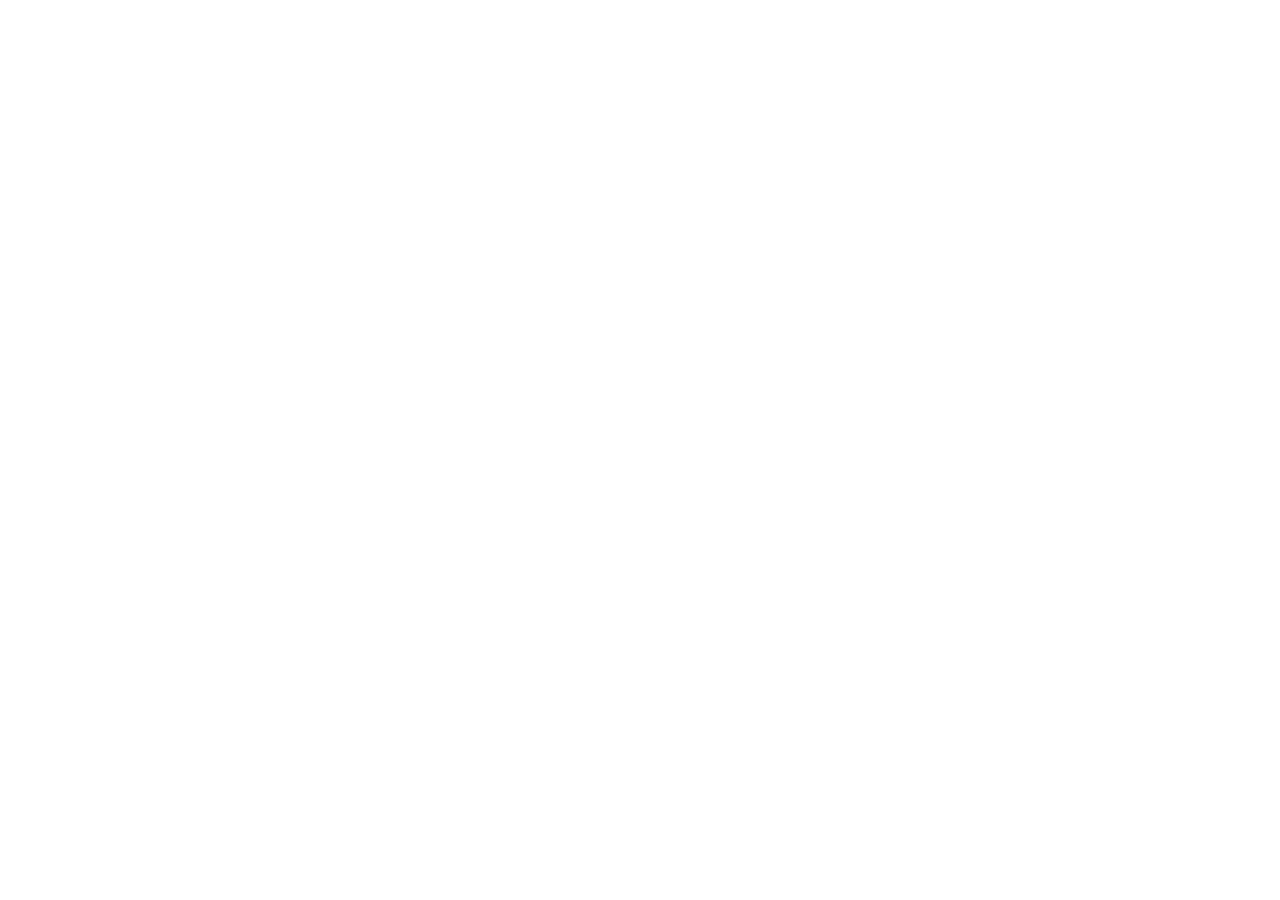
==== apps/index.html @ 267c798b "Add files via upload" ====
<!DOCTYPE html>
<html lang="PT-BR">
<head>
    <meta charset="UTF-8">
    <meta name="viewport" content="width=device-width, initial-scale=1.0">
    <title>ECO-SORT</title>
</head>
<body>
    
</body>
</html>
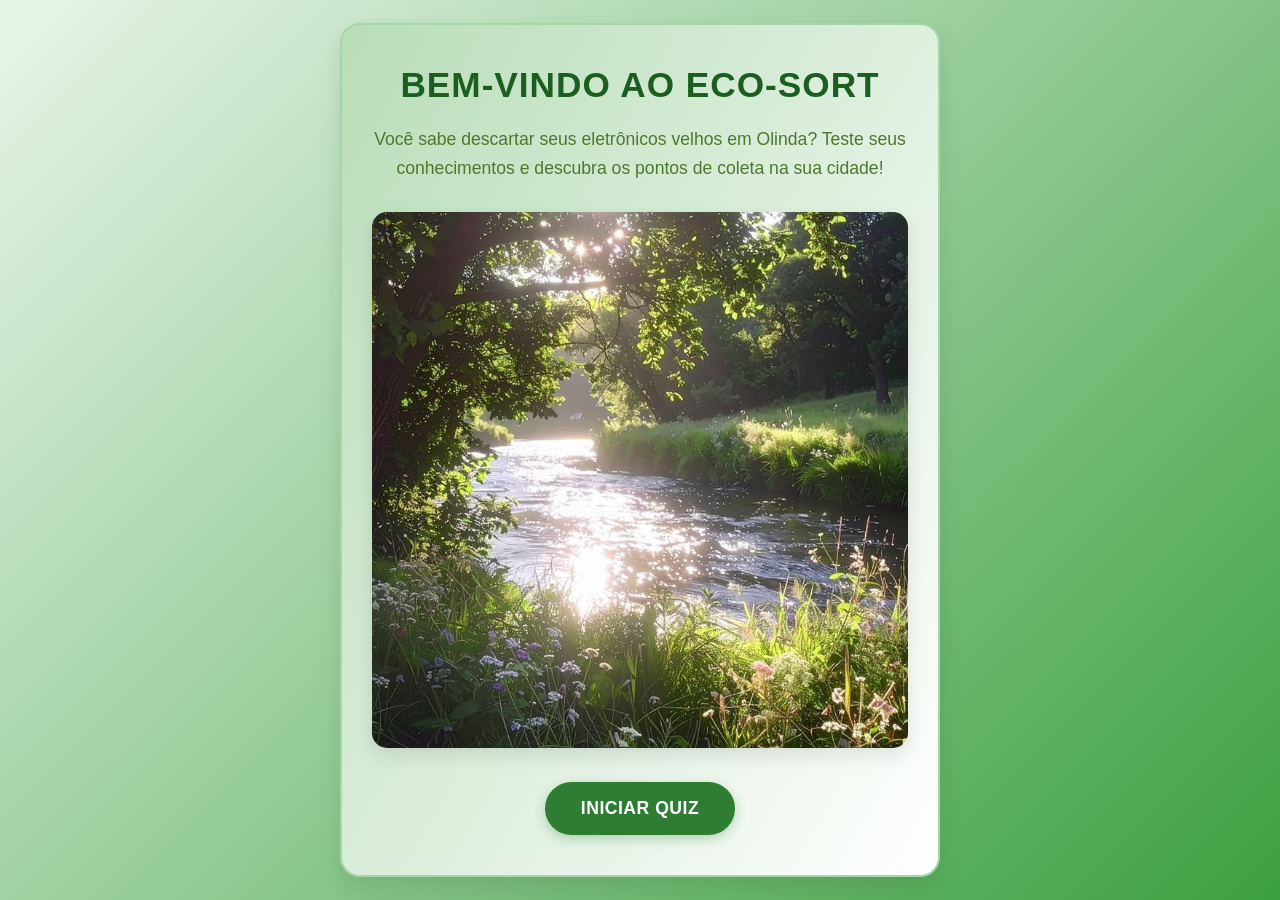
==== commit 31be63bf: "add: homepage e estrutura inicial do questoes" ====
--- a/apps/index.html
+++ b/apps/index.html
@@ -4,8 +4,15 @@
     <meta charset="UTF-8">
     <meta name="viewport" content="width=device-width, initial-scale=1.0">
     <title>ECO-SORT</title>
+    <link rel="stylesheet" href="style.css">
 </head>
 <body>
-    
+    <div class="container">
+        <h1>Bem-vindo ao ECO-SORT</h1>
+        <p>Você sabe descartar seus eletrônicos velhos em Olinda? Teste seus conhecimentos e descubra os pontos de coleta na sua cidade!</p>
+        <img class="images" src="images/natureza.jpg" alt="naturezazada">
+        <button> INICIAR QUIZ </button>
+    </div>
+<script src="script.js"></script>
 </body>
 </html>
--- a/apps/style.css
+++ b/apps/style.css
@@ -0,0 +1,93 @@
+* {
+    margin: 0;
+    padding: 0;
+    box-sizing: border-box;
+    font-family: 'Segoe UI', Tahoma, Geneva, Verdana, sans-serif;
+}
+
+body {
+    background: linear-gradient(135deg, #e8f5e9 0%, #3ca040 100%);
+    color: #2e7d32;
+    min-height: 100vh;
+    display: flex; /*Flexboxxingg*/
+    justify-content: center;
+    align-items: center;
+    padding: 20px;
+}
+
+.container {
+    background: linear-gradient(120deg, #b8ddb8 0%, #ffffff 100%);
+    max-width: 600px;
+    width: 100%;
+    padding: 40px 30px;
+    border-radius: 20px;
+    box-shadow: 0 10px 25px rgba(0, 0, 0, 0.1);
+    text-align: center;
+    border: 2px solid #a5d6a7;
+}
+
+h1 {
+    font-size: 2.2rem;
+    color: #1b5e20;
+    margin-bottom: 20px;
+    letter-spacing: 1px;
+    text-transform: uppercase;
+}
+
+p {
+    font-size: 1.1rem;
+    color: #4f772d;
+    line-height: 1.6;
+    margin-bottom: 30px;
+}
+
+.images {
+    max-width: 100%;
+    height: fill;
+    border-radius: 15px;
+    margin-bottom: 30px;
+    box-shadow: 0 8px 20px rgba(0, 0, 0, 0.1);
+}
+
+button {
+    background-color: #2e7d32;
+    color: #ffffff;
+    border: none;
+    padding: 16px 36px;
+    font-size: 1.1rem;
+    font-weight: bold;
+    border-radius: 50px;
+    cursor: pointer;
+    transition: all 0.3s ease;
+    box-shadow: 0 4px 12px rgba(46, 125, 50, 0.3);
+    letter-spacing: 0.5px;
+}
+
+button:hover {
+    background-color: #1b5e20;
+    transform: translateY(-2px);
+    box-shadow: 0 6px 16px rgba(46, 125, 50, 0.4);
+}
+
+button:active {
+    transform: translateY(0);
+}
+
+@media (max-width: 480px) {
+    .container {
+        padding: 30px 20px;
+    }
+
+    h1 {
+        font-size: 1.8rem;
+    }
+
+    p {
+        font-size: 1rem;
+    }
+
+    button {
+        width: 100%;
+        padding: 14px 20px;
+    }
+}
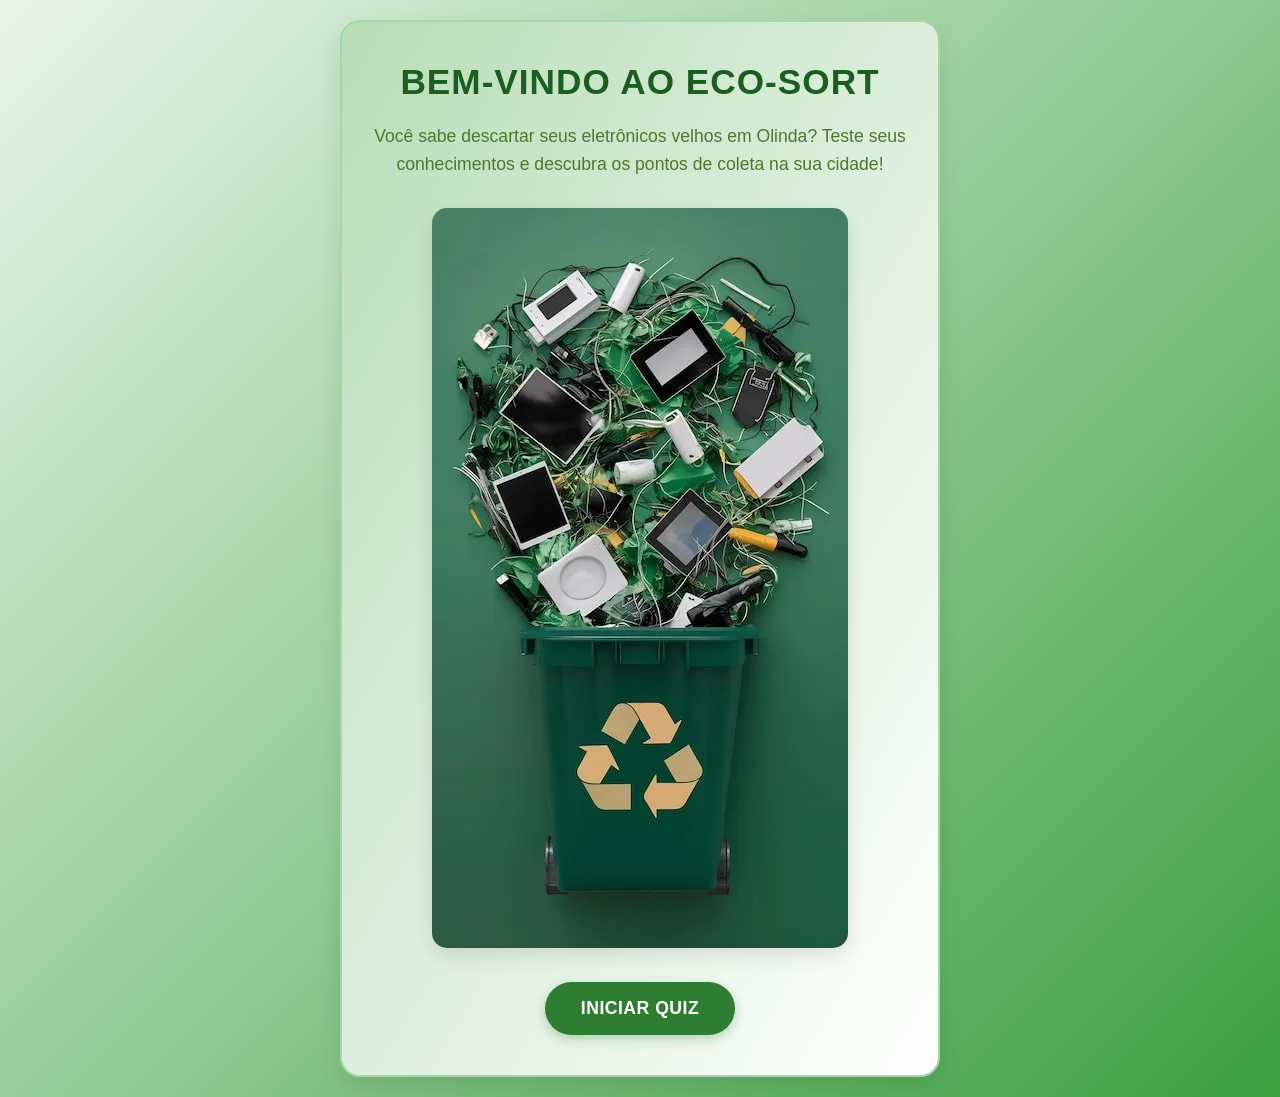
==== commit eb53844a: "Alteração de imagem" ====
--- a/apps/index.html
+++ b/apps/index.html
@@ -1,18 +1,21 @@
 <!DOCTYPE html>
 <html lang="PT-BR">
+
 <head>
     <meta charset="UTF-8">
     <meta name="viewport" content="width=device-width, initial-scale=1.0">
     <title>ECO-SORT</title>
     <link rel="stylesheet" href="style.css">
 </head>
+
 <body>
     <div class="container">
         <h1>Bem-vindo ao ECO-SORT</h1>
         <p>Você sabe descartar seus eletrônicos velhos em Olinda? Teste seus conhecimentos e descubra os pontos de coleta na sua cidade!</p>
-        <img class="images" src="images/natureza.jpg" alt="naturezazada">
+        <img class="images" src="images/Imagem principal.jpg" alt="naturezazada">
         <button> INICIAR QUIZ </button>
     </div>
-<script src="script.js"></script>
+    <script src="script.js"></script>
 </body>
+
 </html>
--- a/apps/style.css
+++ b/apps/style.css
@@ -9,7 +9,8 @@
     background: linear-gradient(135deg, #e8f5e9 0%, #3ca040 100%);
     color: #2e7d32;
     min-height: 100vh;
-    display: flex; /*Flexboxxingg*/
+    display: flex;
+    /*Flexboxxingg*/
     justify-content: center;
     align-items: center;
     padding: 20px;
@@ -42,7 +43,7 @@
 }
 
 .images {
-    max-width: 100%;
+    max-width: 90%;
     height: fill;
     border-radius: 15px;
     margin-bottom: 30px;
@@ -77,15 +78,12 @@
     .container {
         padding: 30px 20px;
     }
-
     h1 {
         font-size: 1.8rem;
     }
-
     p {
         font-size: 1rem;
     }
-
     button {
         width: 100%;
         padding: 14px 20px;
